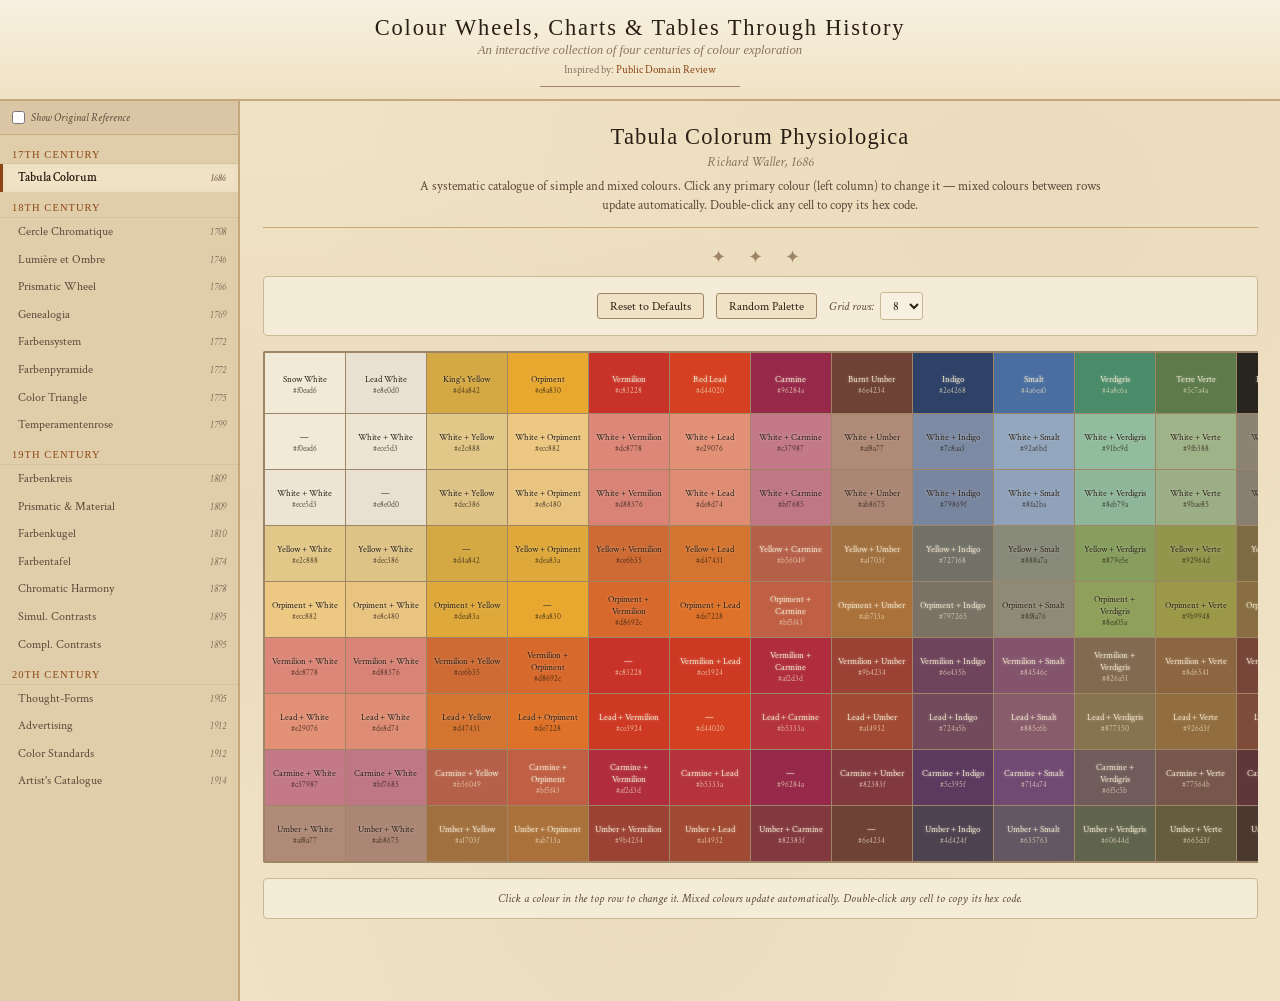
==== index.html @ 1f72cfed "first commit" ====
<!DOCTYPE html>
<html lang="en">
<head>
  <meta charset="UTF-8">
  <meta name="viewport" content="width=device-width, initial-scale=1.0">
  <title>Colour Wheels, Charts & Tables Through History — Interactive Collection</title>
  <link rel="stylesheet" href="css/main.css">
</head>
<body>

  <header class="site-header">
    <h1 class="site-title">Colour Wheels, Charts & Tables Through History</h1>
    <p class="site-subtitle">An interactive collection of four centuries of colour exploration</p>
    <p class="site-inspired">Inspired by: <a href="https://publicdomainreview.org/collection/colour-wheels-charts-and-tables-through-history/" target="_blank" rel="noopener">Public Domain Review</a></p>
  </header>

  <div class="app-layout">
    <!-- Sidebar Navigation -->
    <aside class="sidebar" id="sidebar">
      <div class="sidebar-toggle-area">
        <label class="sidebar-toggle-label">
          <input type="checkbox" id="toggle-reference">
          Show Original Reference
        </label>
      </div>
      <nav class="sidebar-nav" id="nav-scroll"></nav>
    </aside>

    <!-- Hamburger for mobile -->
    <button class="sidebar-hamburger" id="sidebar-hamburger" aria-label="Toggle navigation">
      <span></span><span></span><span></span>
    </button>

    <!-- Main Content -->
    <main id="main-content"></main>
  </div>

  <!-- Core framework -->
  <script src="js/app.js"></script>

  <!-- Individual tools (modular — edit any one without affecting others) -->
  <script src="js/tools/01-waller.js"></script>
  <script src="js/tools/02-boutet.js"></script>
  <script src="js/tools/03-gautier.js"></script>
  <script src="js/tools/04-harris.js"></script>
  <script src="js/tools/05-schaffer.js"></script>
  <script src="js/tools/06-schiffermuller.js"></script>
  <script src="js/tools/07-mayer.js"></script>
  <script src="js/tools/08-lambert.js"></script>
  <script src="js/tools/09-temperamentenrose.js"></script>
  <script src="js/tools/10-goethe.js"></script>
  <script src="js/tools/11-sowerby.js"></script>
  <script src="js/tools/12-runge.js"></script>
  <script src="js/tools/13-bezold.js"></script>
  <script src="js/tools/14-babbitt.js"></script>
  <script src="js/tools/15-maycock-simultaneous.js"></script>
  <script src="js/tools/16-maycock-complementary.js"></script>
  <script src="js/tools/17-thought-forms.js"></script>
  <script src="js/tools/18-advertising.js"></script>
  <script src="js/tools/19-ridgeway.js"></script>
  <script src="js/tools/20-catalogue.js"></script>

  <!-- Initialize after all tools are registered -->
  <script>
    document.addEventListener('DOMContentLoaded', () => {
      ColorTools.init();
      document.getElementById('toggle-reference').addEventListener('change', (e) => {
        ColorTools.toggleReference(e.target.checked);
      });
      // Mobile hamburger toggle
      document.getElementById('sidebar-hamburger').addEventListener('click', () => {
        document.getElementById('sidebar').classList.toggle('open');
      });
      // Close sidebar on tool select (mobile)
      document.getElementById('nav-scroll').addEventListener('click', (e) => {
        if (e.target.closest('.nav-tab')) {
          document.getElementById('sidebar').classList.remove('open');
        }
      });
    });
  </script>

</body>
</html>
---- css/main.css ----
/* ═══════════════════════════════════════════════════════════════
   COLOUR WHEELS & TABLES THROUGH HISTORY — Historical Aesthetic
   ═══════════════════════════════════════════════════════════════ */

@import url('https://fonts.googleapis.com/css2?family=Crimson+Text:ital,wght@0,400;0,600;0,700;1,400&family=IM+Fell+English:ital@0;1&family=IM+Fell+DW+Pica+SC&display=swap');

:root {
  --parchment: #f0e2c4;
  --parchment-light: #f7f0e0;
  --parchment-dark: #e0cdaa;
  --ink: #2a1f14;
  --ink-light: #5c4a3a;
  --ink-faded: #8a7560;
  --accent: #8b4513;
  --accent-light: #a0522d;
  --border: #c4a87c;
  --border-dark: #9e8565;
  --shadow: rgba(42, 31, 20, 0.15);
  --tab-active: #e8d5b4;
  --tab-hover: #ecdcc0;
  --control-bg: #f5ecd8;
  --control-border: #c9b896;
  --sidebar-width: 240px;
}

* { margin: 0; padding: 0; box-sizing: border-box; }

html { font-size: 15px; }

body {
  font-family: 'Crimson Text', Georgia, 'Times New Roman', serif;
  background: var(--parchment);
  color: var(--ink);
  min-height: 100vh;
  background-image:
    radial-gradient(ellipse at 20% 50%, rgba(160, 130, 90, 0.08) 0%, transparent 50%),
    radial-gradient(ellipse at 80% 20%, rgba(140, 110, 70, 0.06) 0%, transparent 50%),
    radial-gradient(ellipse at 50% 80%, rgba(120, 100, 60, 0.05) 0%, transparent 50%);
}

/* ── Header ────────────────────────────────────────────────── */

.site-header {
  text-align: center;
  padding: 1rem 2rem 0.8rem;
  border-bottom: 2px solid var(--border);
  background: linear-gradient(180deg, var(--parchment-light) 0%, var(--parchment) 100%);
  position: relative;
}

.site-header::after {
  content: '';
  display: block;
  width: 200px;
  height: 1px;
  background: var(--border-dark);
  margin: 0.6rem auto 0;
}

.site-title {
  font-family: 'IM Fell DW Pica SC', 'IM Fell English', Georgia, serif;
  font-size: 1.5rem;
  color: var(--ink);
  letter-spacing: 0.08em;
  font-weight: normal;
}

.site-subtitle {
  font-family: 'IM Fell English', Georgia, serif;
  font-style: italic;
  font-size: 0.85rem;
  color: var(--ink-faded);
  margin-top: 0.15rem;
}

.site-inspired {
  font-family: 'Crimson Text', Georgia, serif;
  font-size: 0.75rem;
  color: var(--ink-faded);
  margin-top: 0.25rem;
}

.site-inspired a {
  color: var(--accent);
  text-decoration: none;
}

.site-inspired a:hover {
  text-decoration: underline;
}

/* ── App Layout (Sidebar + Content) ──────────────────────────── */

.app-layout {
  display: flex;
  min-height: calc(100vh - 80px);
  position: relative;
}

/* ── Sidebar ─────────────────────────────────────────────────── */

.sidebar {
  width: var(--sidebar-width);
  min-width: var(--sidebar-width);
  background: var(--parchment-dark);
  border-right: 2px solid var(--border);
  display: flex;
  flex-direction: column;
  position: sticky;
  top: 0;
  height: 100vh;
  overflow-y: auto;
  scrollbar-width: thin;
  scrollbar-color: var(--border-dark) transparent;
  z-index: 100;
}

.sidebar::-webkit-scrollbar { width: 5px; }
.sidebar::-webkit-scrollbar-track { background: transparent; }
.sidebar::-webkit-scrollbar-thumb { background: var(--border-dark); border-radius: 3px; }

/* Toggle area inside sidebar */
.sidebar-toggle-area {
  padding: 0.6rem 0.8rem;
  border-bottom: 1px solid var(--border);
  background: rgba(139, 119, 90, 0.08);
}

.sidebar-toggle-label {
  cursor: pointer;
  display: flex;
  align-items: center;
  gap: 0.4rem;
  font-family: 'Crimson Text', Georgia, serif;
  font-size: 0.75rem;
  color: var(--ink-light);
  font-style: italic;
}

.sidebar-toggle-label input[type="checkbox"] {
  accent-color: var(--accent);
  cursor: pointer;
}

/* Sidebar nav */
.sidebar-nav {
  flex: 1;
  padding: 0.4rem 0;
}

/* Century group headings */
.nav-century {
  padding: 0.5rem 0.8rem 0.25rem;
  font-family: 'IM Fell DW Pica SC', Georgia, serif;
  font-size: 0.7rem;
  color: var(--accent);
  letter-spacing: 0.1em;
  text-transform: uppercase;
  border-bottom: 1px solid rgba(196, 168, 124, 0.3);
  margin-top: 0.2rem;
}

.nav-century:first-child {
  margin-top: 0;
}

/* Individual nav items */
.nav-tab {
  display: flex;
  align-items: baseline;
  gap: 0.4rem;
  width: 100%;
  padding: 0.4rem 0.8rem 0.4rem 1rem;
  border: none;
  background: transparent;
  cursor: pointer;
  font-family: 'Crimson Text', Georgia, serif;
  font-size: 0.8rem;
  color: var(--ink-light);
  text-align: left;
  transition: all 0.15s ease;
  border-left: 3px solid transparent;
  line-height: 1.3;
}

.nav-tab:hover {
  background: var(--tab-hover);
  color: var(--ink);
  border-left-color: rgba(139, 69, 19, 0.3);
}

.nav-tab.active {
  background: var(--parchment);
  color: var(--ink);
  font-weight: 600;
  border-left-color: var(--accent);
  box-shadow: inset 0 0 8px rgba(139, 119, 90, 0.06);
}

.nav-tab .tab-name {
  flex: 1;
  overflow: hidden;
  text-overflow: ellipsis;
  white-space: nowrap;
}

.nav-tab .tab-year {
  font-size: 0.65rem;
  color: var(--ink-faded);
  font-style: italic;
  flex-shrink: 0;
}

/* Hamburger button (hidden on desktop) */
.sidebar-hamburger {
  display: none;
  position: fixed;
  top: 10px;
  left: 10px;
  z-index: 200;
  width: 36px;
  height: 36px;
  border: 1px solid var(--border-dark);
  border-radius: 4px;
  background: var(--parchment);
  cursor: pointer;
  flex-direction: column;
  align-items: center;
  justify-content: center;
  gap: 4px;
  box-shadow: 1px 1px 4px var(--shadow);
}

.sidebar-hamburger span {
  display: block;
  width: 18px;
  height: 2px;
  background: var(--ink);
  border-radius: 1px;
  transition: all 0.2s;
}

/* ── Main Content Area ──────────────────────────────────────── */

#main-content {
  flex: 1;
  min-width: 0;
  overflow-x: hidden;
}

/* ── Reference Panel (Original Image + Description) ─────────── */

.reference-panel {
  display: none;
  background: var(--parchment-light);
  border: 1px solid var(--border);
  border-radius: 4px;
  padding: 1rem;
  margin-bottom: 1rem;
  gap: 1.2rem;
  align-items: flex-start;
  box-shadow: inset 0 0 12px rgba(139, 119, 90, 0.08);
}

.reference-panel.visible {
  display: flex;
}

.reference-panel img {
  max-width: 280px;
  max-height: 360px;
  width: auto;
  height: auto;
  border: 2px solid var(--border-dark);
  border-radius: 2px;
  box-shadow: 2px 2px 8px var(--shadow);
  flex-shrink: 0;
  object-fit: contain;
  background: #fff;
}

.reference-panel .ref-text {
  flex: 1;
  min-width: 180px;
}

.reference-panel .ref-title {
  font-family: 'IM Fell DW Pica SC', Georgia, serif;
  font-size: 1rem;
  color: var(--ink);
  margin-bottom: 0.4rem;
}

.reference-panel .ref-description {
  font-size: 0.85rem;
  color: var(--ink-light);
  line-height: 1.6;
  font-style: italic;
}

.reference-panel .ref-source {
  font-size: 0.7rem;
  color: var(--ink-faded);
  margin-top: 0.6rem;
}

.reference-panel .ref-source a {
  color: var(--accent);
  text-decoration: none;
}

.reference-panel .ref-source a:hover {
  text-decoration: underline;
}

/* ── Tool Container ────────────────────────────────────────── */

.tool-container {
  display: none;
  padding: 1.5rem;
  max-width: 1100px;
  margin: 0 auto;
  animation: fadeIn 0.3s ease;
}

.tool-container.active { display: block; }

@keyframes fadeIn {
  from { opacity: 0; transform: translateY(5px); }
  to { opacity: 1; transform: translateY(0); }
}

.tool-header {
  text-align: center;
  margin-bottom: 1.2rem;
  padding-bottom: 0.8rem;
  border-bottom: 1px solid var(--border);
}

.tool-name {
  font-family: 'IM Fell DW Pica SC', 'IM Fell English', Georgia, serif;
  font-size: 1.5rem;
  font-weight: normal;
  letter-spacing: 0.05em;
  color: var(--ink);
}

.tool-author {
  font-style: italic;
  color: var(--ink-faded);
  font-size: 0.9rem;
  margin-top: 0.2rem;
}

.tool-description {
  font-size: 0.85rem;
  color: var(--ink-light);
  margin-top: 0.4rem;
  max-width: 700px;
  margin-left: auto;
  margin-right: auto;
  line-height: 1.5;
}

/* ── Controls ──────────────────────────────────────────────── */

.controls-panel {
  background: var(--control-bg);
  border: 1px solid var(--control-border);
  border-radius: 4px;
  padding: 1rem;
  margin-bottom: 1rem;
  display: flex;
  flex-wrap: wrap;
  gap: 0.8rem;
  align-items: center;
  justify-content: center;
}

.control-group {
  display: flex;
  align-items: center;
  gap: 0.4rem;
}

.control-group label {
  font-size: 0.8rem;
  color: var(--ink-light);
  font-style: italic;
}

.control-group input[type="color"] {
  width: 36px;
  height: 28px;
  border: 1px solid var(--border-dark);
  border-radius: 3px;
  cursor: pointer;
  background: var(--parchment);
  padding: 2px;
}

.control-group input[type="range"] {
  width: 100px;
  accent-color: var(--accent);
}

.control-group select {
  font-family: 'Crimson Text', Georgia, serif;
  font-size: 0.8rem;
  padding: 0.3rem 0.5rem;
  border: 1px solid var(--control-border);
  background: var(--parchment-light);
  color: var(--ink);
  border-radius: 3px;
  cursor: pointer;
}

.control-group input[type="text"] {
  font-family: 'Crimson Text', Georgia, serif;
  font-size: 0.8rem;
  padding: 0.3rem 0.5rem;
  border: 1px solid var(--control-border);
  background: var(--parchment-light);
  color: var(--ink);
  border-radius: 3px;
  width: 120px;
}

.btn {
  font-family: 'Crimson Text', Georgia, serif;
  font-size: 0.8rem;
  padding: 0.3rem 0.8rem;
  border: 1px solid var(--border-dark);
  background: var(--parchment);
  color: var(--ink);
  cursor: pointer;
  border-radius: 3px;
  transition: all 0.2s;
}

.btn:hover {
  background: var(--accent);
  color: var(--parchment-light);
  border-color: var(--accent);
}

/* ── Canvas / Visualization Area ──────────────────────────── */

.viz-area {
  display: flex;
  justify-content: center;
  align-items: flex-start;
  gap: 1rem;
  flex-wrap: wrap;
}

.viz-area canvas {
  border: 1px solid var(--border);
  background: var(--parchment-light);
  border-radius: 2px;
  box-shadow: 2px 2px 8px var(--shadow);
  max-width: 100%;
  height: auto;
}

/* ── Grid / Table styles ──────────────────────────────────── */

.color-grid {
  display: grid;
  gap: 1px;
  background: var(--border-dark);
  border: 2px solid var(--border-dark);
  border-radius: 2px;
  box-shadow: 2px 2px 8px var(--shadow);
  width: fit-content;
  margin: 0 auto;
}

.color-cell {
  display: flex;
  flex-direction: column;
  align-items: center;
  justify-content: center;
  padding: 0.4rem;
  min-width: 70px;
  min-height: 55px;
  cursor: pointer;
  transition: all 0.2s;
  position: relative;
}

.color-cell:hover {
  transform: scale(1.05);
  z-index: 2;
  box-shadow: 0 0 8px rgba(0,0,0,0.3);
}

.color-cell .cell-name {
  font-size: 0.6rem;
  color: inherit;
  text-align: center;
  text-shadow: 0 0 3px rgba(255,255,255,0.5);
  margin-top: 2px;
}

.color-cell .cell-hex {
  font-size: 0.55rem;
  opacity: 0.7;
}

/* ── Wheel common ──────────────────────────────────────────── */

.wheel-container {
  position: relative;
  display: flex;
  justify-content: center;
  align-items: center;
}

/* ── Info panel ────────────────────────────────────────────── */

.info-panel {
  background: var(--control-bg);
  border: 1px solid var(--control-border);
  border-radius: 4px;
  padding: 0.8rem;
  margin-top: 1rem;
  font-size: 0.8rem;
  color: var(--ink-light);
  text-align: center;
  font-style: italic;
}

/* ── Tooltip ───────────────────────────────────────────────── */

.tooltip {
  position: fixed;
  background: var(--ink);
  color: var(--parchment-light);
  padding: 0.3rem 0.6rem;
  font-size: 0.75rem;
  border-radius: 3px;
  pointer-events: none;
  z-index: 1000;
  white-space: nowrap;
  box-shadow: 2px 2px 6px rgba(0,0,0,0.3);
}

/* ── Ornamental divider ────────────────────────────────────── */

.ornament {
  text-align: center;
  color: var(--border-dark);
  font-size: 1.2rem;
  margin: 0.5rem 0;
  letter-spacing: 0.5em;
}

/* ── Swatch row ────────────────────────────────────────────── */
.swatch-row {
  display: flex;
  gap: 2px;
  justify-content: center;
  flex-wrap: wrap;
}

.swatch {
  width: 40px;
  height: 40px;
  border: 1px solid var(--border);
  border-radius: 2px;
  cursor: pointer;
  transition: transform 0.15s;
}

.swatch:hover { transform: scale(1.15); z-index: 2; }

/* ── Emotion / Label badges ────────────────────────────────── */
.badge {
  display: inline-block;
  padding: 0.15rem 0.5rem;
  border-radius: 10px;
  font-size: 0.7rem;
  border: 1px solid var(--border);
  margin: 0.15rem;
  cursor: default;
}

/* ── Responsive ────────────────────────────────────────────── */

@media (max-width: 900px) {
  .sidebar {
    position: fixed;
    left: -260px;
    top: 0;
    height: 100vh;
    transition: left 0.3s ease;
    box-shadow: none;
  }

  .sidebar.open {
    left: 0;
    box-shadow: 4px 0 20px rgba(42, 31, 20, 0.3);
  }

  .sidebar-hamburger {
    display: flex;
  }

  #main-content {
    width: 100%;
  }

  .site-header {
    padding-left: 3rem;
  }

  .tool-container { padding: 1rem; }
  .controls-panel { padding: 0.6rem; gap: 0.5rem; }

  .reference-panel { flex-direction: column; align-items: center; }
  .reference-panel img { max-width: 100%; }
}

@media (max-width: 500px) {
  .site-title { font-size: 1.1rem; }
  .site-subtitle { font-size: 0.75rem; }
  .tool-name { font-size: 1.2rem; }
}
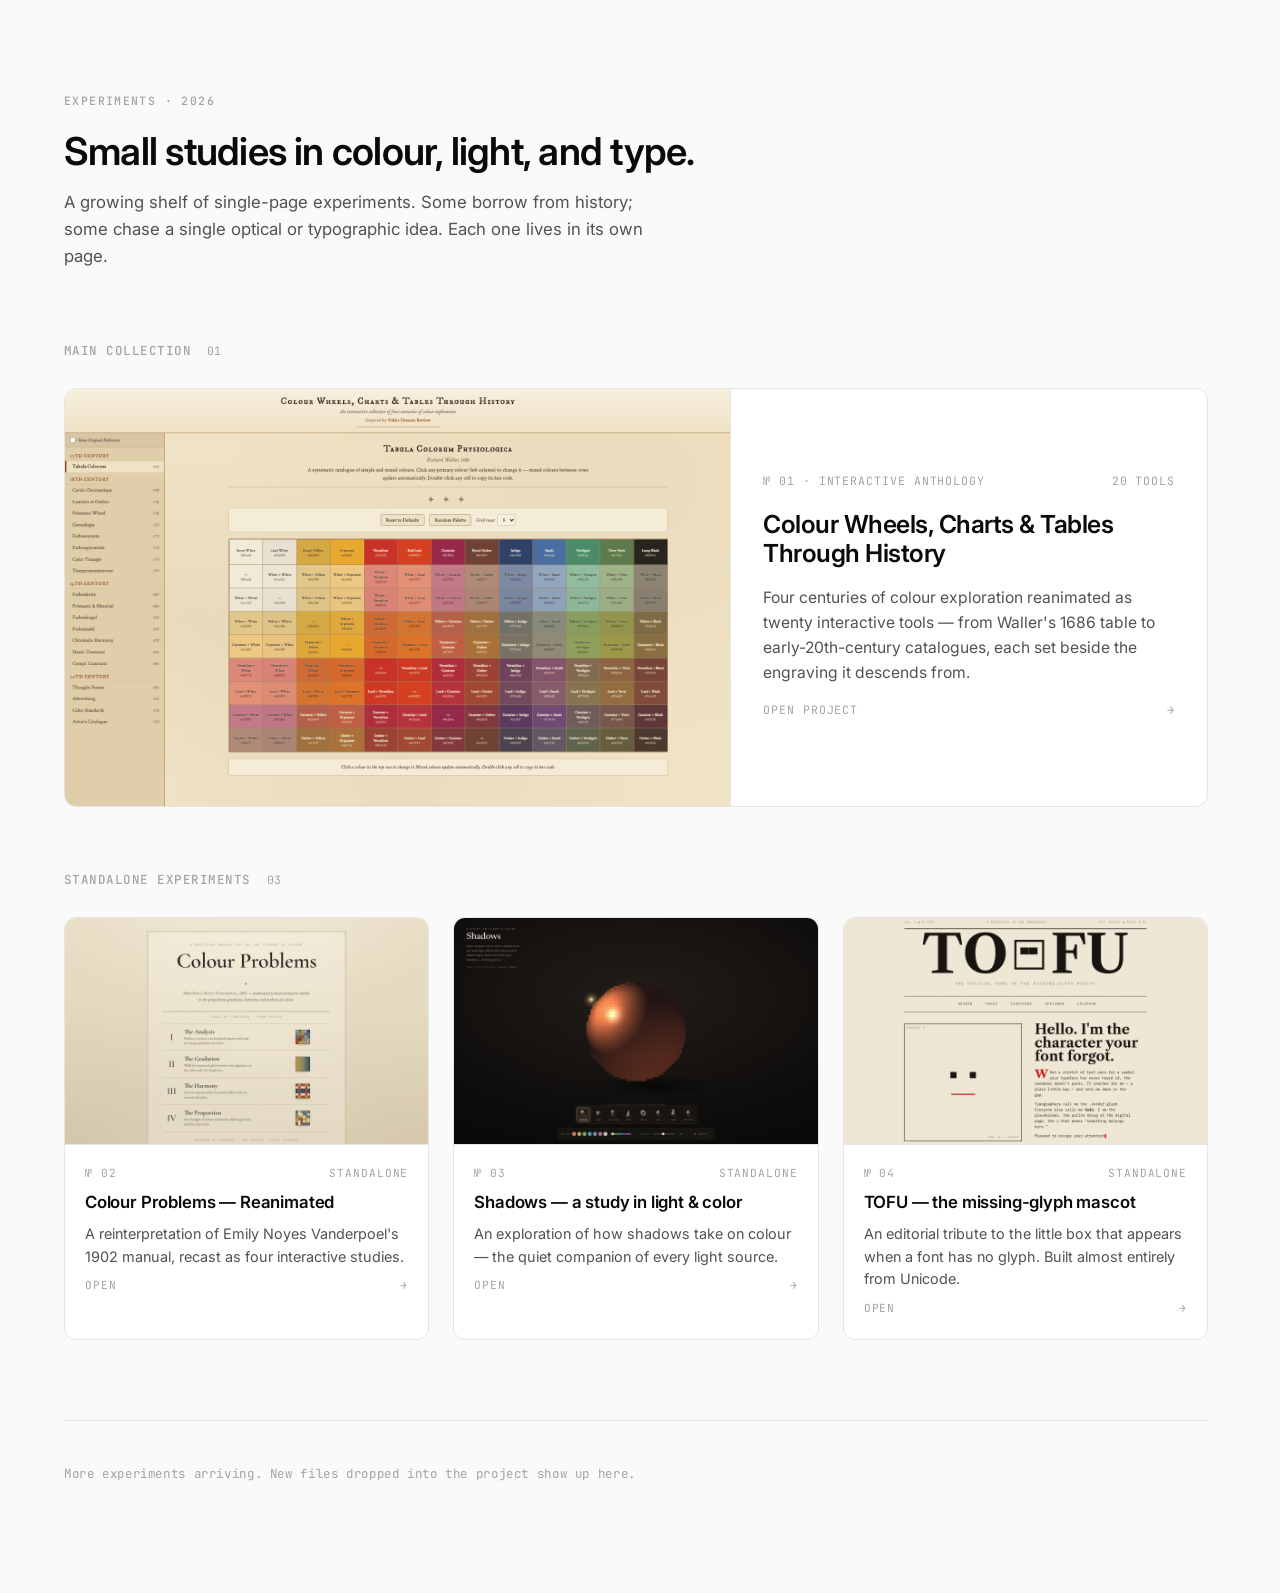
==== commit 7c7ca003: "Restructure as experiments portfolio Move the original Colour Wheels project into colour-wheels-hist" ====
--- a/index.html
+++ b/index.html
@@ -3,82 +3,376 @@
 <head>
   <meta charset="UTF-8">
   <meta name="viewport" content="width=device-width, initial-scale=1.0">
-  <title>Colour Wheels, Charts & Tables Through History — Interactive Collection</title>
-  <link rel="stylesheet" href="css/main.css">
+  <title>Experiments — Esen Espinosa</title>
+  <link rel="preconnect" href="https://fonts.googleapis.com">
+  <link rel="preconnect" href="https://fonts.gstatic.com" crossorigin>
+  <link href="https://fonts.googleapis.com/css2?family=Inter:wght@400;500;600;700&family=JetBrains+Mono:wght@400;500&display=swap" rel="stylesheet">
+  <style>
+    :root {
+      --bg: #fafafa;
+      --surface: #ffffff;
+      --text: #0a0a0a;
+      --text-muted: #525252;
+      --text-faint: #a3a3a3;
+      --border: #e5e5e5;
+      --border-strong: #d4d4d4;
+      --accent: #0a0a0a;
+      --radius: 12px;
+      --radius-sm: 6px;
+    }
+
+    @media (prefers-color-scheme: dark) {
+      :root {
+        --bg: #0a0a0a;
+        --surface: #141414;
+        --text: #fafafa;
+        --text-muted: #a3a3a3;
+        --text-faint: #525252;
+        --border: #262626;
+        --border-strong: #404040;
+        --accent: #fafafa;
+      }
+    }
+
+    *, *::before, *::after { box-sizing: border-box; }
+    html, body { margin: 0; padding: 0; }
+
+    body {
+      font-family: 'Inter', -apple-system, BlinkMacSystemFont, 'Segoe UI', sans-serif;
+      background: var(--bg);
+      color: var(--text);
+      font-size: 15px;
+      line-height: 1.5;
+      -webkit-font-smoothing: antialiased;
+      -moz-osx-font-smoothing: grayscale;
+    }
+
+    .page {
+      max-width: 1240px;
+      margin: 0;
+      padding: 5rem 2rem 6rem 4rem;
+    }
+
+    /* ── Header ──────────────────────────── */
+    header {
+      max-width: 640px;
+      margin-bottom: 4.5rem;
+    }
+
+    .label {
+      font-family: 'JetBrains Mono', ui-monospace, monospace;
+      font-size: 0.72rem;
+      font-weight: 500;
+      color: var(--text-faint);
+      letter-spacing: 0.12em;
+      text-transform: uppercase;
+      margin-bottom: 1.25rem;
+    }
+
+    h1 {
+      font-size: clamp(1.75rem, 3vw, 2.4rem);
+      font-weight: 600;
+      letter-spacing: -0.02em;
+      line-height: 1.15;
+      margin: 0 0 1rem;
+      color: var(--text);
+    }
+
+    .lede {
+      font-size: 1.05rem;
+      color: var(--text-muted);
+      line-height: 1.6;
+      max-width: 56ch;
+      margin: 0;
+    }
+
+    /* ── Section heading ──────────────────── */
+    .section-head {
+      display: flex;
+      align-items: baseline;
+      gap: 1rem;
+      margin: 0 0 1.75rem;
+    }
+
+    .section-head h2 {
+      font-size: 0.78rem;
+      font-family: 'JetBrains Mono', ui-monospace, monospace;
+      font-weight: 500;
+      letter-spacing: 0.12em;
+      text-transform: uppercase;
+      color: var(--text-faint);
+      margin: 0;
+    }
+
+    .section-head .count {
+      font-size: 0.72rem;
+      font-family: 'JetBrains Mono', ui-monospace, monospace;
+      color: var(--text-faint);
+    }
+
+    section + section { margin-top: 4rem; }
+
+    /* ── Grid ─────────────────────────────── */
+    .grid {
+      display: grid;
+      grid-template-columns: repeat(auto-fill, minmax(340px, 1fr));
+      gap: 1.5rem;
+    }
+
+    /* ── Card ─────────────────────────────── */
+    .card {
+      display: flex;
+      flex-direction: column;
+      background: var(--surface);
+      border: 1px solid var(--border);
+      border-radius: var(--radius);
+      overflow: hidden;
+      text-decoration: none;
+      color: inherit;
+      transition: transform 200ms ease, border-color 200ms ease, box-shadow 200ms ease;
+    }
+
+    .card:hover {
+      border-color: var(--border-strong);
+      transform: translateY(-3px);
+      box-shadow: 0 12px 32px -12px rgba(0, 0, 0, 0.12);
+    }
+
+    .card .thumb {
+      position: relative;
+      aspect-ratio: 16 / 10;
+      overflow: hidden;
+      background: var(--bg);
+      border-bottom: 1px solid var(--border);
+    }
+
+    .card .thumb img {
+      width: 100%;
+      height: 100%;
+      object-fit: cover;
+      object-position: top center;
+      display: block;
+      transition: transform 400ms ease;
+    }
+
+    .card:hover .thumb img { transform: scale(1.02); }
+
+    .card .body {
+      padding: 1.25rem 1.25rem 1.4rem;
+      display: flex;
+      flex-direction: column;
+      gap: 0.6rem;
+    }
+
+    .card .meta-row {
+      display: flex;
+      justify-content: space-between;
+      align-items: center;
+      font-family: 'JetBrains Mono', ui-monospace, monospace;
+      font-size: 0.7rem;
+      color: var(--text-faint);
+      letter-spacing: 0.08em;
+      text-transform: uppercase;
+    }
+
+    .card h3 {
+      font-size: 1.05rem;
+      font-weight: 600;
+      letter-spacing: -0.01em;
+      line-height: 1.3;
+      margin: 0;
+      color: var(--text);
+    }
+
+    .card p {
+      font-size: 0.9rem;
+      color: var(--text-muted);
+      line-height: 1.55;
+      margin: 0;
+    }
+
+    .arrow {
+      display: inline-block;
+      transition: transform 200ms ease;
+    }
+
+    .card:hover .arrow { transform: translateX(3px); }
+
+    /* ── Featured (full-width, 2-col) ──────── */
+    .featured {
+      display: grid;
+      grid-template-columns: 1.4fr 1fr;
+      background: var(--surface);
+      border: 1px solid var(--border);
+      border-radius: var(--radius);
+      overflow: hidden;
+      text-decoration: none;
+      color: inherit;
+      transition: transform 200ms ease, border-color 200ms ease, box-shadow 200ms ease;
+    }
+
+    .featured:hover {
+      border-color: var(--border-strong);
+      transform: translateY(-3px);
+      box-shadow: 0 12px 32px -12px rgba(0, 0, 0, 0.12);
+    }
+
+    .featured .thumb {
+      position: relative;
+      aspect-ratio: 16 / 10;
+      overflow: hidden;
+      background: var(--bg);
+      border-right: 1px solid var(--border);
+    }
+
+    .featured .thumb img {
+      width: 100%;
+      height: 100%;
+      object-fit: cover;
+      object-position: top left;
+      display: block;
+      transition: transform 400ms ease;
+    }
+
+    .featured:hover .thumb img { transform: scale(1.02); }
+
+    .featured .body {
+      padding: 2rem 2rem 2rem;
+      display: flex;
+      flex-direction: column;
+      justify-content: center;
+      gap: 1rem;
+    }
+
+    .featured h3 {
+      font-size: 1.55rem;
+      font-weight: 600;
+      letter-spacing: -0.02em;
+      line-height: 1.2;
+      margin: 0;
+    }
+
+    .featured p {
+      font-size: 0.98rem;
+      color: var(--text-muted);
+      line-height: 1.6;
+      margin: 0;
+      max-width: 42ch;
+    }
+
+    .featured .meta-row {
+      display: flex;
+      justify-content: space-between;
+      align-items: center;
+      font-family: 'JetBrains Mono', ui-monospace, monospace;
+      font-size: 0.72rem;
+      color: var(--text-faint);
+      letter-spacing: 0.08em;
+      text-transform: uppercase;
+      margin-bottom: 0.25rem;
+    }
+
+    /* ── Footer ───────────────────────────── */
+    footer {
+      margin-top: 5rem;
+      padding-top: 2rem;
+      border-top: 1px solid var(--border);
+      font-size: 0.78rem;
+      font-family: 'JetBrains Mono', ui-monospace, monospace;
+      color: var(--text-faint);
+      letter-spacing: 0.05em;
+    }
+
+    /* ── Responsive ───────────────────────── */
+    @media (max-width: 880px) {
+      .page { padding: 3.5rem 1.5rem 4rem 1.75rem; }
+      .featured { grid-template-columns: 1fr; }
+      .featured .thumb { border-right: none; border-bottom: 1px solid var(--border); }
+      .featured .body { padding: 1.5rem 1.5rem 1.75rem; }
+      .featured h3 { font-size: 1.3rem; }
+      header { margin-bottom: 3rem; }
+    }
+
+    @media (max-width: 520px) {
+      .grid { grid-template-columns: 1fr; }
+    }
+  </style>
 </head>
 <body>
-
-  <header class="site-header">
-    <h1 class="site-title">Colour Wheels, Charts & Tables Through History</h1>
-    <p class="site-subtitle">An interactive collection of four centuries of colour exploration</p>
-    <p class="site-inspired">Inspired by: <a href="https://publicdomainreview.org/collection/colour-wheels-charts-and-tables-through-history/" target="_blank" rel="noopener">Public Domain Review</a></p>
-  </header>
-
-  <div class="app-layout">
-    <!-- Sidebar Navigation -->
-    <aside class="sidebar" id="sidebar">
-      <div class="sidebar-toggle-area">
-        <label class="sidebar-toggle-label">
-          <input type="checkbox" id="toggle-reference">
-          Show Original Reference
-        </label>
+  <div class="page">
+    <header>
+      <p class="label">Experiments · 2026</p>
+      <h1>Small studies in colour, light, and type.</h1>
+      <p class="lede">A growing shelf of single-page experiments. Some borrow from history; some chase a single optical or typographic idea. Each one lives in its own page.</p>
+    </header>
+
+    <section>
+      <div class="section-head">
+        <h2>Main Collection</h2>
+        <span class="count">01</span>
       </div>
-      <nav class="sidebar-nav" id="nav-scroll"></nav>
-    </aside>
-
-    <!-- Hamburger for mobile -->
-    <button class="sidebar-hamburger" id="sidebar-hamburger" aria-label="Toggle navigation">
-      <span></span><span></span><span></span>
-    </button>
-
-    <!-- Main Content -->
-    <main id="main-content"></main>
+
+      <a class="featured" href="colour-wheels-history/index.html">
+        <div class="thumb">
+          <img src="screenshots/colour-wheels-history.png" alt="Screenshot of the Colour Wheels, Charts & Tables Through History project — a tabular catalogue of historical colour systems set on parchment.">
+        </div>
+        <div class="body">
+          <div class="meta-row"><span>№ 01 · Interactive Anthology</span><span>20 tools</span></div>
+          <h3>Colour Wheels, Charts &amp; Tables Through History</h3>
+          <p>Four centuries of colour exploration reanimated as twenty interactive tools — from Waller's 1686 table to early-20th-century catalogues, each set beside the engraving it descends from.</p>
+          <div class="meta-row"><span>Open project</span><span class="arrow">→</span></div>
+        </div>
+      </a>
+    </section>
+
+    <section>
+      <div class="section-head">
+        <h2>Standalone Experiments</h2>
+        <span class="count">03</span>
+      </div>
+
+      <div class="grid">
+        <a class="card" href="colorful-standalones/Colour Problems.html">
+          <div class="thumb">
+            <img src="screenshots/colour-problems.png" alt="Screenshot of Colour Problems — an editorial table of contents listing four colour studies.">
+          </div>
+          <div class="body">
+            <div class="meta-row"><span>№ 02</span><span>Standalone</span></div>
+            <h3>Colour Problems — Reanimated</h3>
+            <p>A reinterpretation of Emily Noyes Vanderpoel's 1902 manual, recast as four interactive studies.</p>
+            <div class="meta-row"><span>Open</span><span class="arrow">→</span></div>
+          </div>
+        </a>
+
+        <a class="card" href="colorful-standalones/Shadows (standalone).html">
+          <div class="thumb">
+            <img src="screenshots/shadows.png" alt="Screenshot of Shadows — a glowing pixelated sphere on a dark background.">
+          </div>
+          <div class="body">
+            <div class="meta-row"><span>№ 03</span><span>Standalone</span></div>
+            <h3>Shadows — a study in light &amp; color</h3>
+            <p>An exploration of how shadows take on colour — the quiet companion of every light source.</p>
+            <div class="meta-row"><span>Open</span><span class="arrow">→</span></div>
+          </div>
+        </a>
+
+        <a class="card" href="colorful-standalones/TOFU-Unicode-Mascot.html">
+          <div class="thumb">
+            <img src="screenshots/tofu.png" alt="Screenshot of TOFU — a periodical-style page introducing the missing-glyph mascot with large serif lettering.">
+          </div>
+          <div class="body">
+            <div class="meta-row"><span>№ 04</span><span>Standalone</span></div>
+            <h3>TOFU — the missing-glyph mascot</h3>
+            <p>An editorial tribute to the little box that appears when a font has no glyph. Built almost entirely from Unicode.</p>
+            <div class="meta-row"><span>Open</span><span class="arrow">→</span></div>
+          </div>
+        </a>
+      </div>
+    </section>
+
+    <footer>
+      <p>More experiments arriving. New files dropped into the project show up here.</p>
+    </footer>
   </div>
-
-  <!-- Core framework -->
-  <script src="js/app.js"></script>
-
-  <!-- Individual tools (modular — edit any one without affecting others) -->
-  <script src="js/tools/01-waller.js"></script>
-  <script src="js/tools/02-boutet.js"></script>
-  <script src="js/tools/03-gautier.js"></script>
-  <script src="js/tools/04-harris.js"></script>
-  <script src="js/tools/05-schaffer.js"></script>
-  <script src="js/tools/06-schiffermuller.js"></script>
-  <script src="js/tools/07-mayer.js"></script>
-  <script src="js/tools/08-lambert.js"></script>
-  <script src="js/tools/09-temperamentenrose.js"></script>
-  <script src="js/tools/10-goethe.js"></script>
-  <script src="js/tools/11-sowerby.js"></script>
-  <script src="js/tools/12-runge.js"></script>
-  <script src="js/tools/13-bezold.js"></script>
-  <script src="js/tools/14-babbitt.js"></script>
-  <script src="js/tools/15-maycock-simultaneous.js"></script>
-  <script src="js/tools/16-maycock-complementary.js"></script>
-  <script src="js/tools/17-thought-forms.js"></script>
-  <script src="js/tools/18-advertising.js"></script>
-  <script src="js/tools/19-ridgeway.js"></script>
-  <script src="js/tools/20-catalogue.js"></script>
-
-  <!-- Initialize after all tools are registered -->
-  <script>
-    document.addEventListener('DOMContentLoaded', () => {
-      ColorTools.init();
-      document.getElementById('toggle-reference').addEventListener('change', (e) => {
-        ColorTools.toggleReference(e.target.checked);
-      });
-      // Mobile hamburger toggle
-      document.getElementById('sidebar-hamburger').addEventListener('click', () => {
-        document.getElementById('sidebar').classList.toggle('open');
-      });
-      // Close sidebar on tool select (mobile)
-      document.getElementById('nav-scroll').addEventListener('click', (e) => {
-        if (e.target.closest('.nav-tab')) {
-          document.getElementById('sidebar').classList.remove('open');
-        }
-      });
-    });
-  </script>
-
 </body>
 </html>
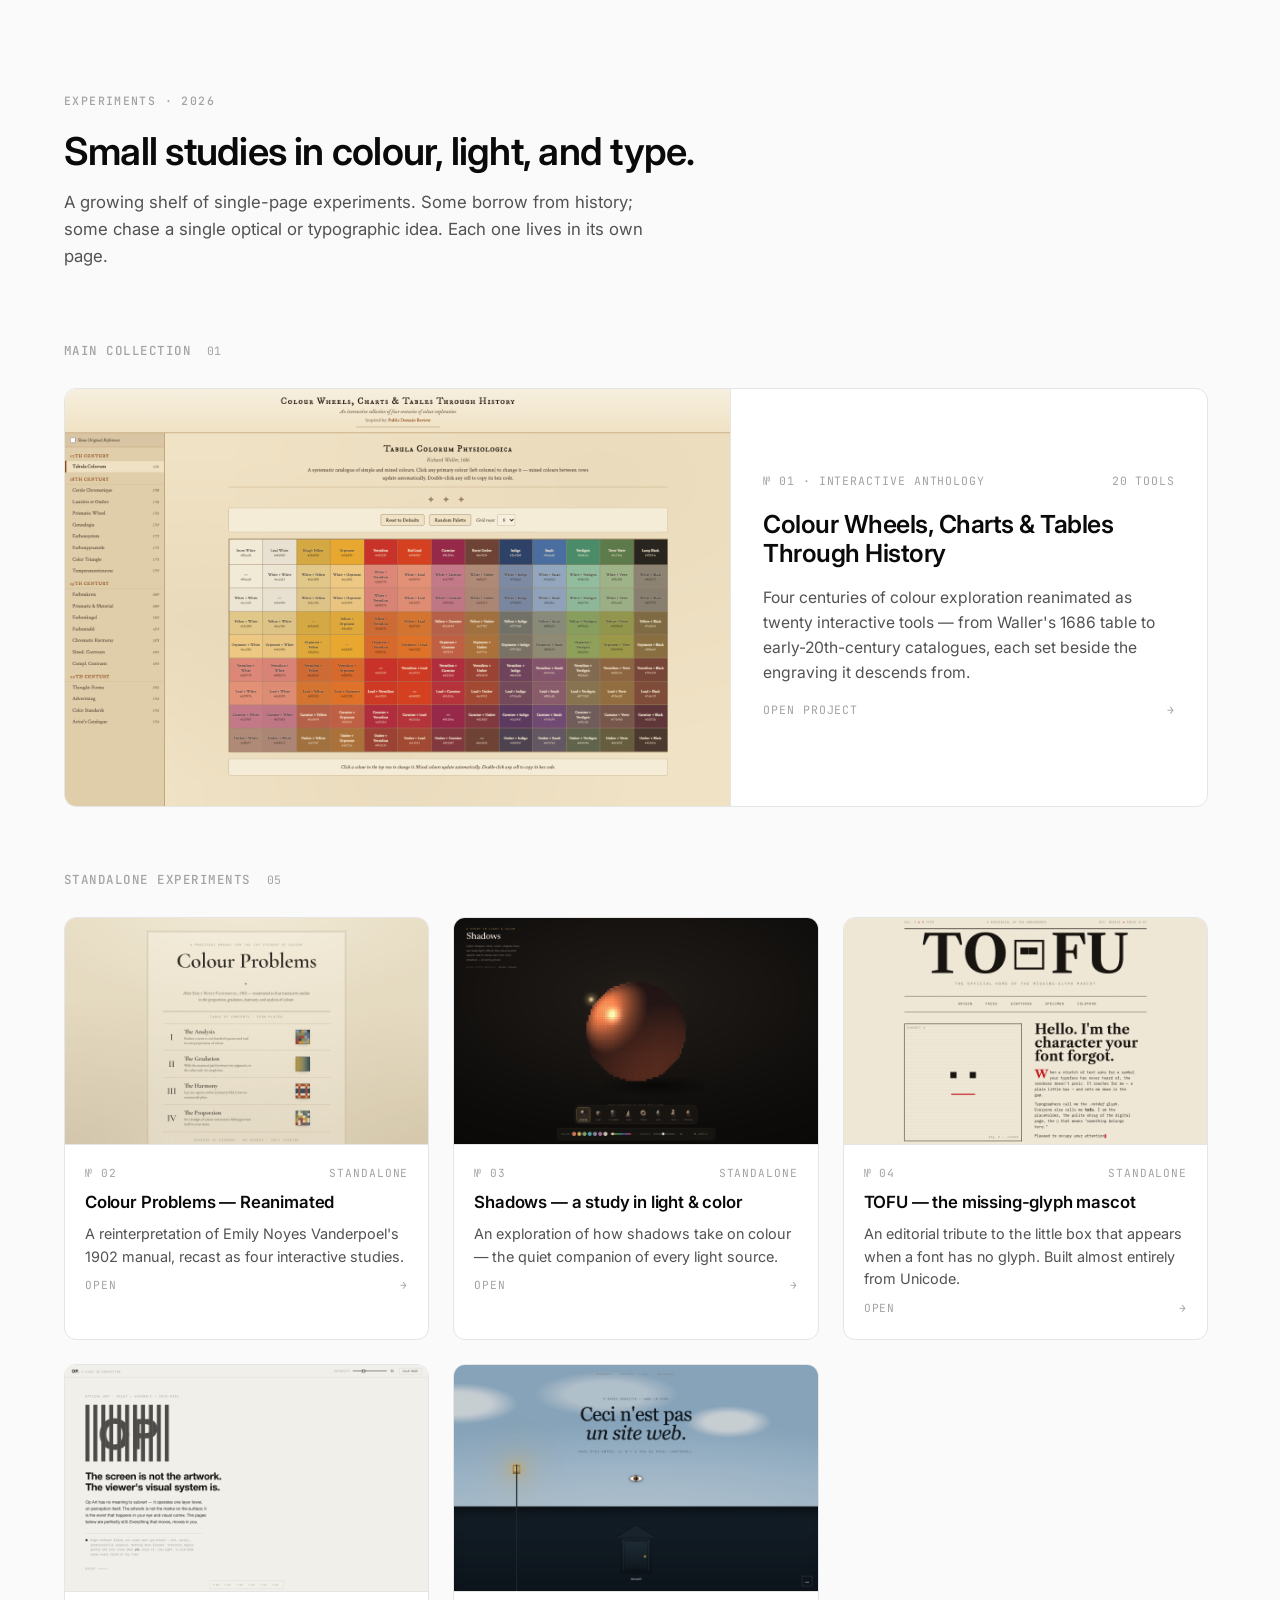
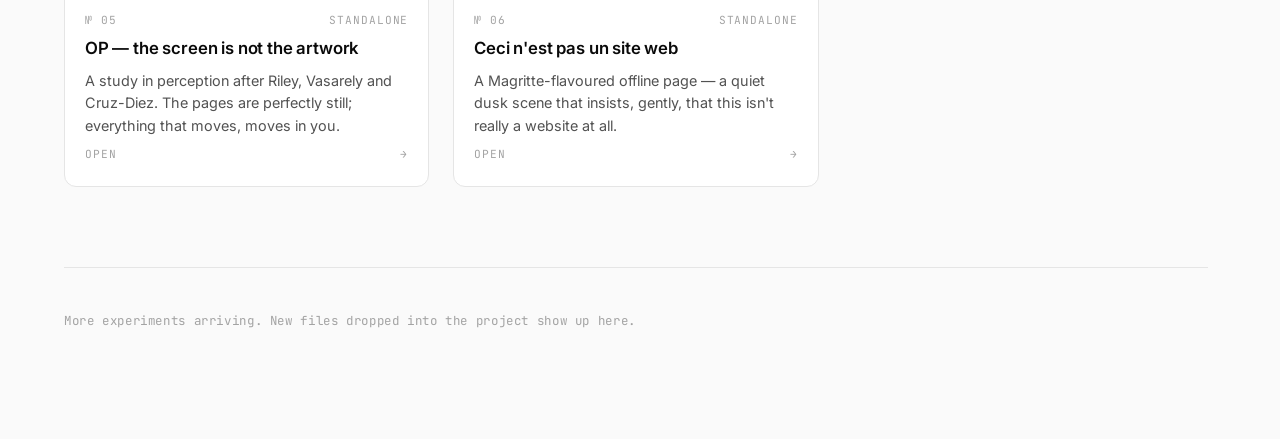
==== commit 86539ae3: "Add OP Art and Ceci n'est pas un site web standalones Co-Authored-By: Claude Opus 4.7 (1M context) <" ====
--- a/index.html
+++ b/index.html
@@ -328,7 +328,7 @@
     <section>
       <div class="section-head">
         <h2>Standalone Experiments</h2>
-        <span class="count">03</span>
+        <span class="count">05</span>
       </div>
 
       <div class="grid">
@@ -364,6 +364,30 @@
             <div class="meta-row"><span>№ 04</span><span>Standalone</span></div>
             <h3>TOFU — the missing-glyph mascot</h3>
             <p>An editorial tribute to the little box that appears when a font has no glyph. Built almost entirely from Unicode.</p>
+            <div class="meta-row"><span>Open</span><span class="arrow">→</span></div>
+          </div>
+        </a>
+
+        <a class="card" href="colorful-standalones/OP Art (standalone).html">
+          <div class="thumb">
+            <img src="screenshots/op-art.png" alt="Screenshot of OP — a striped op-art rendering of the letters O and P over a study-in-perception masthead.">
+          </div>
+          <div class="body">
+            <div class="meta-row"><span>№ 05</span><span>Standalone</span></div>
+            <h3>OP — the screen is not the artwork</h3>
+            <p>A study in perception after Riley, Vasarely and Cruz-Diez. The pages are perfectly still; everything that moves, moves in you.</p>
+            <div class="meta-row"><span>Open</span><span class="arrow">→</span></div>
+          </div>
+        </a>
+
+        <a class="card" href="colorful-standalones/Ceci nest pas un site web (offline).html">
+          <div class="thumb">
+            <img src="screenshots/ceci-nest-pas.png" alt="Screenshot of Ceci n'est pas un site web — a dusk-lit scene with a streetlamp, an eye, and a small door under serif lettering.">
+          </div>
+          <div class="body">
+            <div class="meta-row"><span>№ 06</span><span>Standalone</span></div>
+            <h3>Ceci n'est pas un site web</h3>
+            <p>A Magritte-flavoured offline page — a quiet dusk scene that insists, gently, that this isn't really a website at all.</p>
             <div class="meta-row"><span>Open</span><span class="arrow">→</span></div>
           </div>
         </a>
